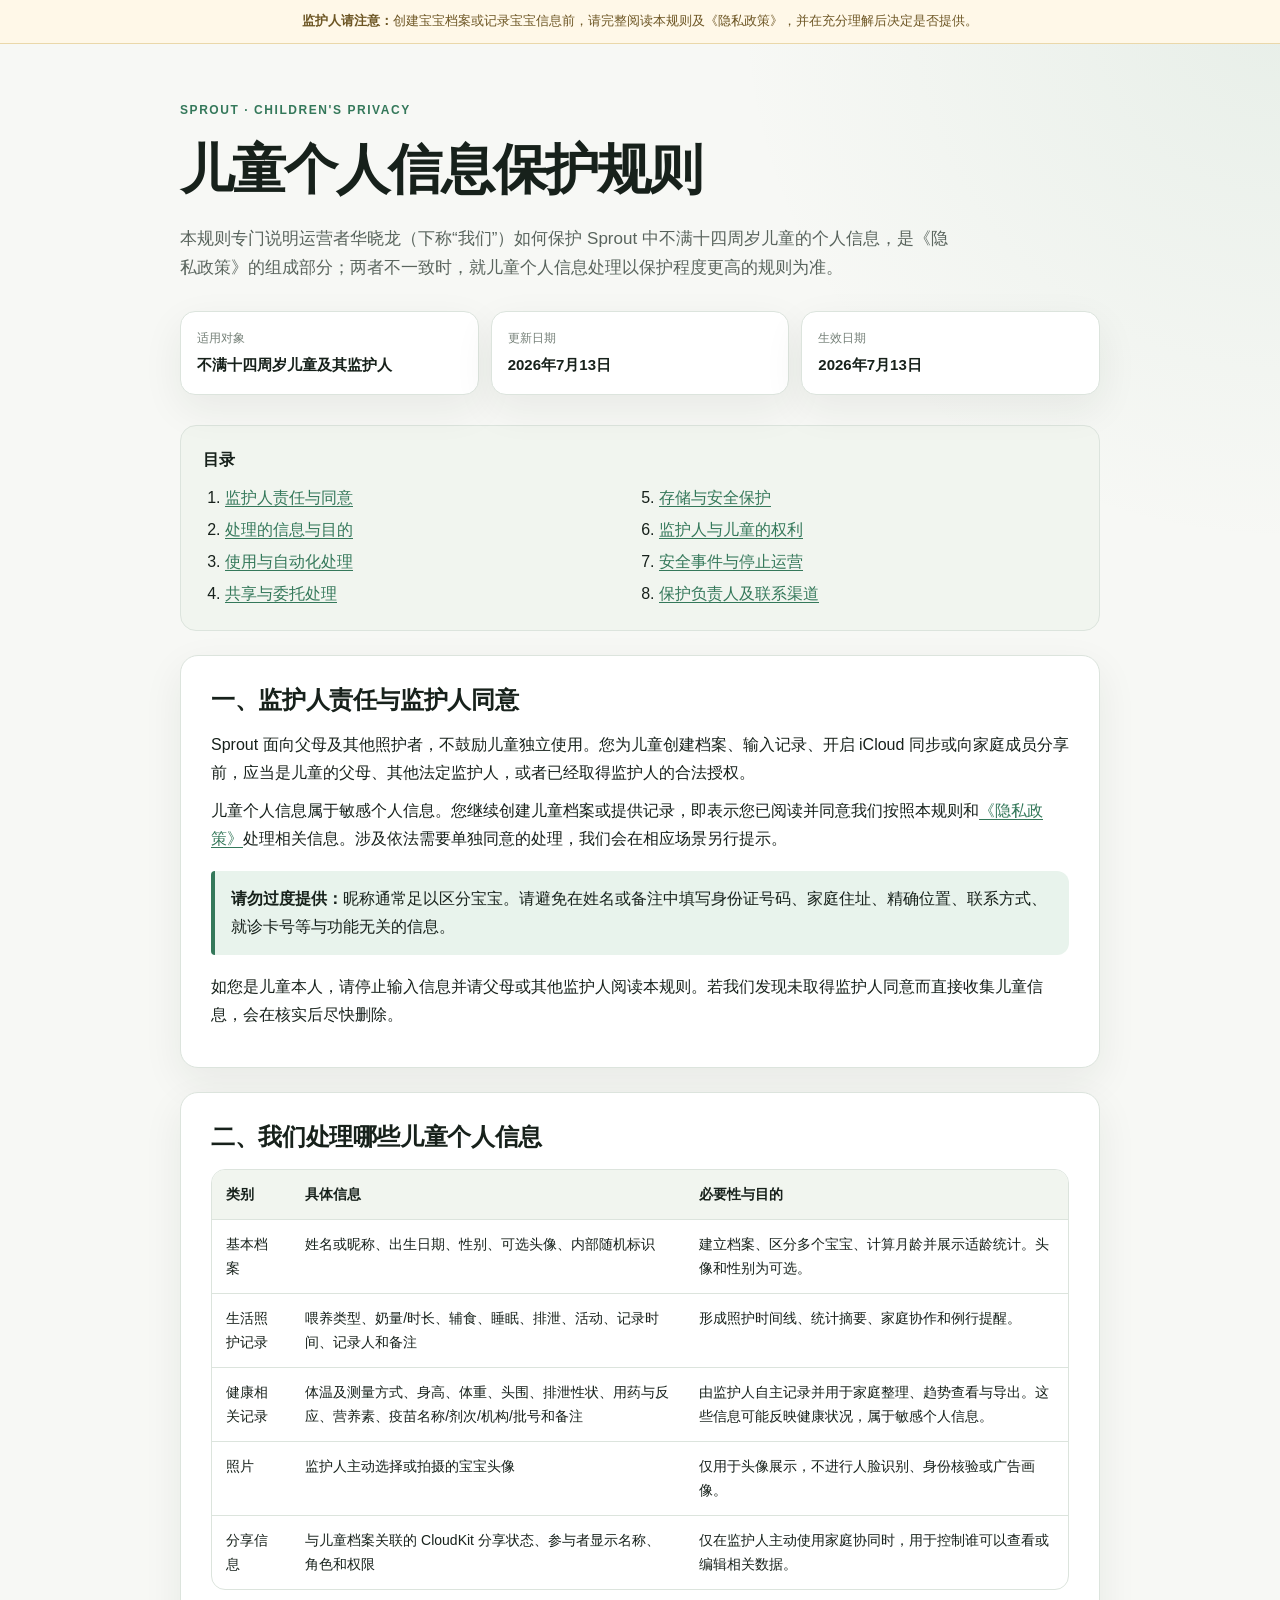
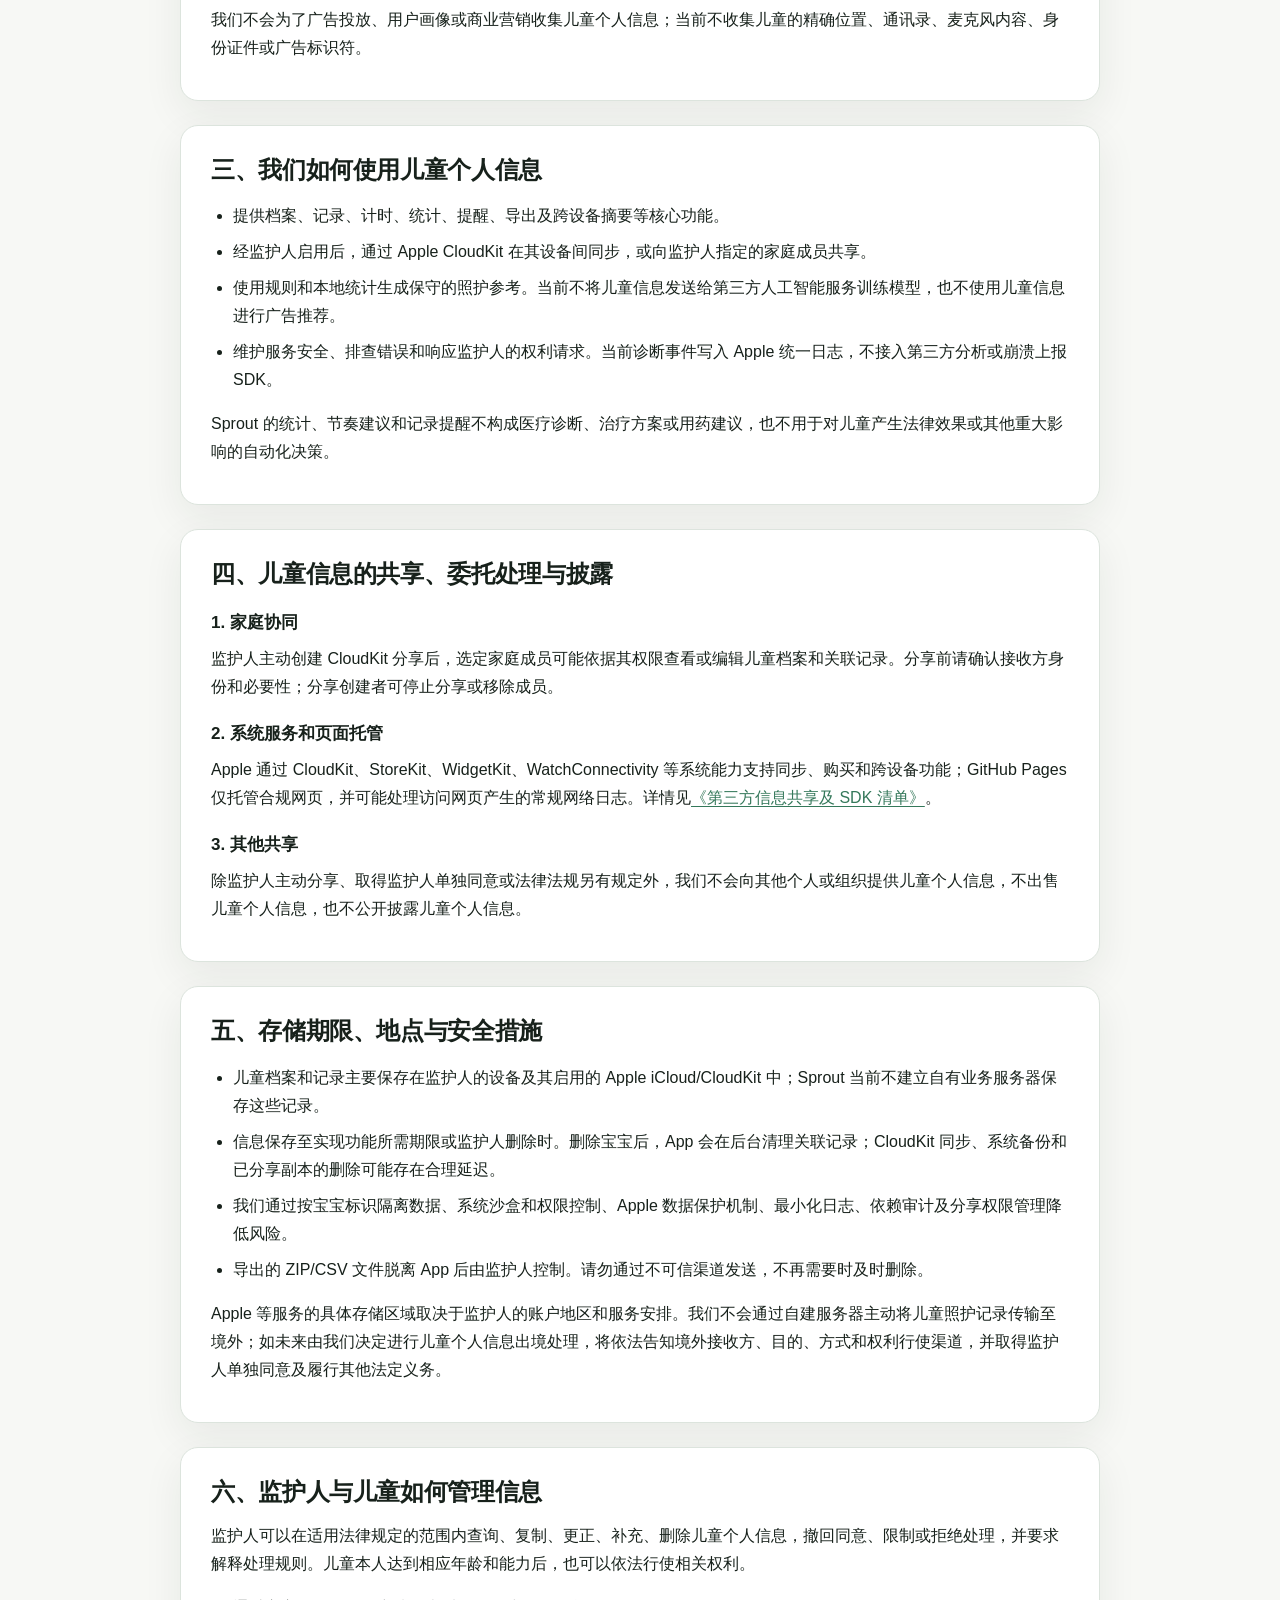
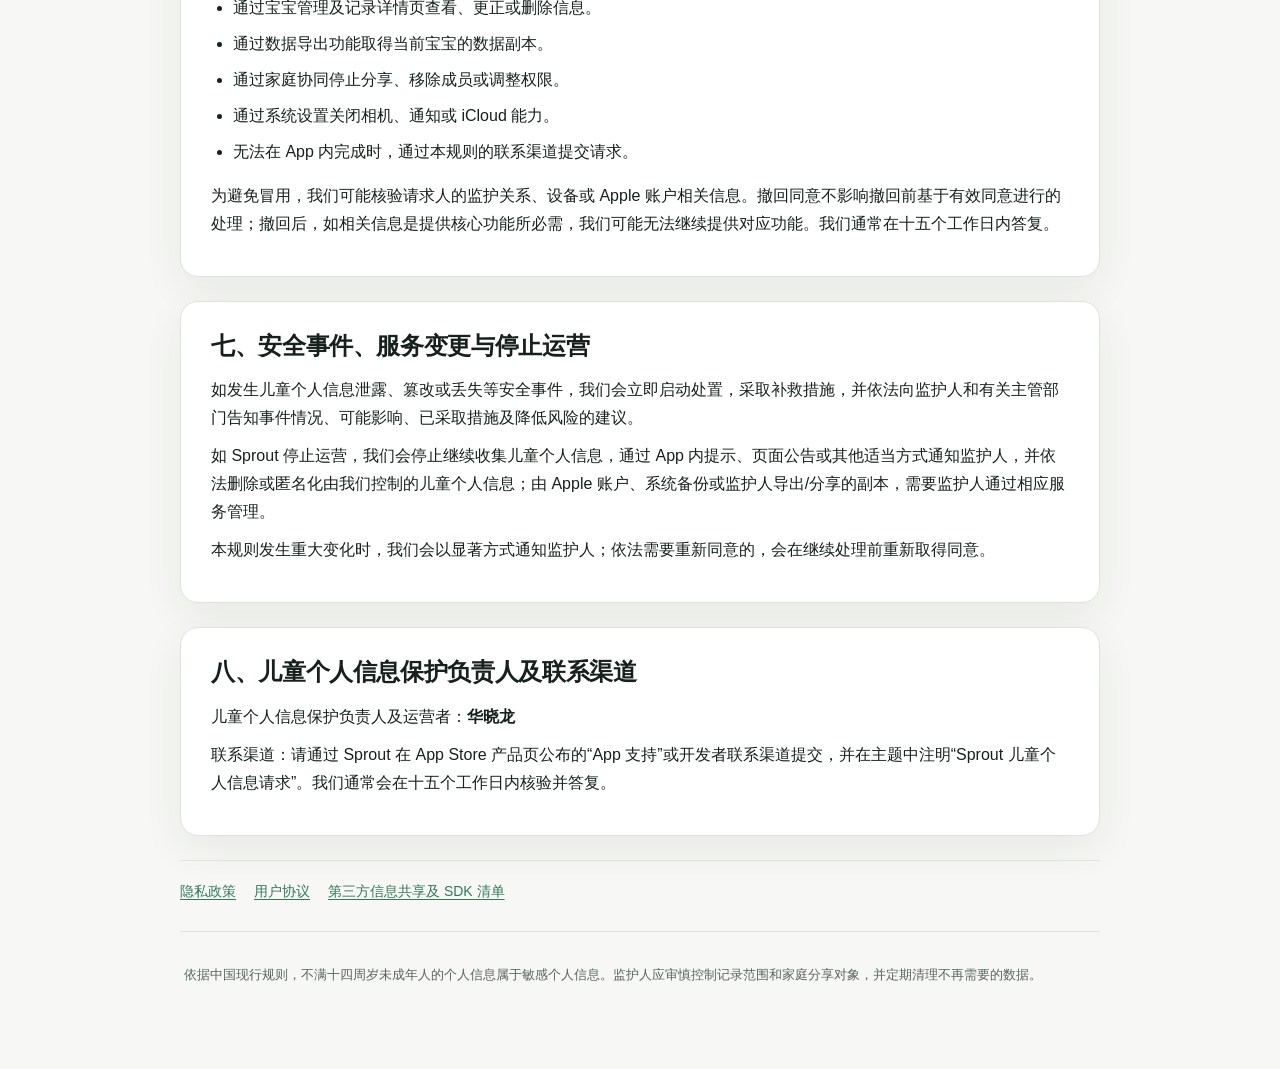
==== children-privacy/index.html @ 53ece032 "Publish from private Sprout repository" ====
<!doctype html>
<html lang="zh-CN">
<head>
  <meta charset="utf-8">
  <meta name="viewport" content="width=device-width, initial-scale=1, viewport-fit=cover">
  <meta name="format-detection" content="telephone=no">
  <meta name="description" content="Sprout 儿童个人信息保护规则，面向不满十四周岁儿童的父母或其他监护人。">
  <title>儿童个人信息保护规则｜Sprout</title>
  <link rel="stylesheet" href="../legal.css">
</head>
<body>
  <div class="notice"><strong>监护人请注意：</strong>创建宝宝档案或记录宝宝信息前，请完整阅读本规则及《隐私政策》，并在充分理解后决定是否提供。</div>

  <main class="page">
    <p class="eyebrow">SPROUT · CHILDREN'S PRIVACY</p>
    <h1>儿童个人信息保护规则</h1>
    <p class="intro">本规则专门说明运营者华晓龙（下称“我们”）如何保护 Sprout 中不满十四周岁儿童的个人信息，是《隐私政策》的组成部分；两者不一致时，就儿童个人信息处理以保护程度更高的规则为准。</p>

    <section class="meta" aria-label="规则信息">
      <div class="meta-card"><span>适用对象</span><strong>不满十四周岁儿童及其监护人</strong></div>
      <div class="meta-card"><span>更新日期</span><strong>2026年7月13日</strong></div>
      <div class="meta-card"><span>生效日期</span><strong>2026年7月13日</strong></div>
    </section>

    <nav class="toc" aria-label="目录">
      <strong>目录</strong>
      <ol>
        <li><a href="#guardian">监护人责任与同意</a></li>
        <li><a href="#information">处理的信息与目的</a></li>
        <li><a href="#use">使用与自动化处理</a></li>
        <li><a href="#sharing">共享与委托处理</a></li>
        <li><a href="#storage">存储与安全保护</a></li>
        <li><a href="#rights">监护人与儿童的权利</a></li>
        <li><a href="#incident">安全事件与停止运营</a></li>
        <li><a href="#contact">保护负责人及联系渠道</a></li>
      </ol>
    </nav>

    <section class="section" id="guardian">
      <h2>一、监护人责任与监护人同意</h2>
      <p>Sprout 面向父母及其他照护者，不鼓励儿童独立使用。您为儿童创建档案、输入记录、开启 iCloud 同步或向家庭成员分享前，应当是儿童的父母、其他法定监护人，或者已经取得监护人的合法授权。</p>
      <p>儿童个人信息属于敏感个人信息。您继续创建儿童档案或提供记录，即表示您已阅读并同意我们按照本规则和<a href="../privacy/index.html">《隐私政策》</a>处理相关信息。涉及依法需要单独同意的处理，我们会在相应场景另行提示。</p>
      <div class="callout"><strong>请勿过度提供：</strong>昵称通常足以区分宝宝。请避免在姓名或备注中填写身份证号码、家庭住址、精确位置、联系方式、就诊卡号等与功能无关的信息。</div>
      <p>如您是儿童本人，请停止输入信息并请父母或其他监护人阅读本规则。若我们发现未取得监护人同意而直接收集儿童信息，会在核实后尽快删除。</p>
    </section>

    <section class="section" id="information">
      <h2>二、我们处理哪些儿童个人信息</h2>
      <div class="table-wrap">
        <table>
          <thead><tr><th>类别</th><th>具体信息</th><th>必要性与目的</th></tr></thead>
          <tbody>
            <tr><td>基本档案</td><td>姓名或昵称、出生日期、性别、可选头像、内部随机标识</td><td>建立档案、区分多个宝宝、计算月龄并展示适龄统计。头像和性别为可选。</td></tr>
            <tr><td>生活照护记录</td><td>喂养类型、奶量/时长、辅食、睡眠、排泄、活动、记录时间、记录人和备注</td><td>形成照护时间线、统计摘要、家庭协作和例行提醒。</td></tr>
            <tr><td>健康相关记录</td><td>体温及测量方式、身高、体重、头围、排泄性状、用药与反应、营养素、疫苗名称/剂次/机构/批号和备注</td><td>由监护人自主记录并用于家庭整理、趋势查看与导出。这些信息可能反映健康状况，属于敏感个人信息。</td></tr>
            <tr><td>照片</td><td>监护人主动选择或拍摄的宝宝头像</td><td>仅用于头像展示，不进行人脸识别、身份核验或广告画像。</td></tr>
            <tr><td>分享信息</td><td>与儿童档案关联的 CloudKit 分享状态、参与者显示名称、角色和权限</td><td>仅在监护人主动使用家庭协同时，用于控制谁可以查看或编辑相关数据。</td></tr>
          </tbody>
        </table>
      </div>
      <p>我们不会为了广告投放、用户画像或商业营销收集儿童个人信息；当前不收集儿童的精确位置、通讯录、麦克风内容、身份证件或广告标识符。</p>
    </section>

    <section class="section" id="use">
      <h2>三、我们如何使用儿童个人信息</h2>
      <ul>
        <li>提供档案、记录、计时、统计、提醒、导出及跨设备摘要等核心功能。</li>
        <li>经监护人启用后，通过 Apple CloudKit 在其设备间同步，或向监护人指定的家庭成员共享。</li>
        <li>使用规则和本地统计生成保守的照护参考。当前不将儿童信息发送给第三方人工智能服务训练模型，也不使用儿童信息进行广告推荐。</li>
        <li>维护服务安全、排查错误和响应监护人的权利请求。当前诊断事件写入 Apple 统一日志，不接入第三方分析或崩溃上报 SDK。</li>
      </ul>
      <p>Sprout 的统计、节奏建议和记录提醒不构成医疗诊断、治疗方案或用药建议，也不用于对儿童产生法律效果或其他重大影响的自动化决策。</p>
    </section>

    <section class="section" id="sharing">
      <h2>四、儿童信息的共享、委托处理与披露</h2>
      <h3>1. 家庭协同</h3>
      <p>监护人主动创建 CloudKit 分享后，选定家庭成员可能依据其权限查看或编辑儿童档案和关联记录。分享前请确认接收方身份和必要性；分享创建者可停止分享或移除成员。</p>
      <h3>2. 系统服务和页面托管</h3>
      <p>Apple 通过 CloudKit、StoreKit、WidgetKit、WatchConnectivity 等系统能力支持同步、购买和跨设备功能；GitHub Pages 仅托管合规网页，并可能处理访问网页产生的常规网络日志。详情见<a href="../sdk/index.html">《第三方信息共享及 SDK 清单》</a>。</p>
      <h3>3. 其他共享</h3>
      <p>除监护人主动分享、取得监护人单独同意或法律法规另有规定外，我们不会向其他个人或组织提供儿童个人信息，不出售儿童个人信息，也不公开披露儿童个人信息。</p>
    </section>

    <section class="section" id="storage">
      <h2>五、存储期限、地点与安全措施</h2>
      <ul>
        <li>儿童档案和记录主要保存在监护人的设备及其启用的 Apple iCloud/CloudKit 中；Sprout 当前不建立自有业务服务器保存这些记录。</li>
        <li>信息保存至实现功能所需期限或监护人删除时。删除宝宝后，App 会在后台清理关联记录；CloudKit 同步、系统备份和已分享副本的删除可能存在合理延迟。</li>
        <li>我们通过按宝宝标识隔离数据、系统沙盒和权限控制、Apple 数据保护机制、最小化日志、依赖审计及分享权限管理降低风险。</li>
        <li>导出的 ZIP/CSV 文件脱离 App 后由监护人控制。请勿通过不可信渠道发送，不再需要时及时删除。</li>
      </ul>
      <p>Apple 等服务的具体存储区域取决于监护人的账户地区和服务安排。我们不会通过自建服务器主动将儿童照护记录传输至境外；如未来由我们决定进行儿童个人信息出境处理，将依法告知境外接收方、目的、方式和权利行使渠道，并取得监护人单独同意及履行其他法定义务。</p>
    </section>

    <section class="section" id="rights">
      <h2>六、监护人与儿童如何管理信息</h2>
      <p>监护人可以在适用法律规定的范围内查询、复制、更正、补充、删除儿童个人信息，撤回同意、限制或拒绝处理，并要求解释处理规则。儿童本人达到相应年龄和能力后，也可以依法行使相关权利。</p>
      <ul>
        <li>通过宝宝管理及记录详情页查看、更正或删除信息。</li>
        <li>通过数据导出功能取得当前宝宝的数据副本。</li>
        <li>通过家庭协同停止分享、移除成员或调整权限。</li>
        <li>通过系统设置关闭相机、通知或 iCloud 能力。</li>
        <li>无法在 App 内完成时，通过本规则的联系渠道提交请求。</li>
      </ul>
      <p>为避免冒用，我们可能核验请求人的监护关系、设备或 Apple 账户相关信息。撤回同意不影响撤回前基于有效同意进行的处理；撤回后，如相关信息是提供核心功能所必需，我们可能无法继续提供对应功能。我们通常在十五个工作日内答复。</p>
    </section>

    <section class="section" id="incident">
      <h2>七、安全事件、服务变更与停止运营</h2>
      <p>如发生儿童个人信息泄露、篡改或丢失等安全事件，我们会立即启动处置，采取补救措施，并依法向监护人和有关主管部门告知事件情况、可能影响、已采取措施及降低风险的建议。</p>
      <p>如 Sprout 停止运营，我们会停止继续收集儿童个人信息，通过 App 内提示、页面公告或其他适当方式通知监护人，并依法删除或匿名化由我们控制的儿童个人信息；由 Apple 账户、系统备份或监护人导出/分享的副本，需要监护人通过相应服务管理。</p>
      <p>本规则发生重大变化时，我们会以显著方式通知监护人；依法需要重新同意的，会在继续处理前重新取得同意。</p>
    </section>

    <section class="section" id="contact">
      <h2>八、儿童个人信息保护负责人及联系渠道</h2>
      <p>儿童个人信息保护负责人及运营者：<strong>华晓龙</strong></p>
      <p>联系渠道：请通过 Sprout 在 App Store 产品页公布的“App 支持”或开发者联系渠道提交，并在主题中注明“Sprout 儿童个人信息请求”。我们通常会在十五个工作日内核验并答复。</p>
    </section>

    <nav class="legal-nav" aria-label="相关规则">
      <a href="../privacy/index.html">隐私政策</a>
      <a href="../terms/index.html">用户协议</a>
      <a href="../sdk/index.html">第三方信息共享及 SDK 清单</a>
    </nav>

    <footer class="footnote">
      <p>依据中国现行规则，不满十四周岁未成年人的个人信息属于敏感个人信息。监护人应审慎控制记录范围和家庭分享对象，并定期清理不再需要的数据。</p>
    </footer>
  </main>
</body>
</html>
---- legal.css ----
:root {
  color-scheme: light dark;
  --bg: #f7f8f5;
  --surface: #ffffff;
  --surface-muted: #f1f5ef;
  --text: #17211b;
  --muted: #59645d;
  --subtle: #758078;
  --border: #dce4dd;
  --accent: #34785a;
  --accent-soft: #e8f3ec;
  --warning-bg: #fff8e8;
  --warning-border: #ead8aa;
  --shadow: 0 14px 40px rgba(24, 47, 35, 0.07);
}

* { box-sizing: border-box; }

html { scroll-behavior: smooth; }

body {
  margin: 0;
  background:
    radial-gradient(circle at top right, rgba(94, 156, 119, 0.10), transparent 34rem),
    var(--bg);
  color: var(--text);
  font-family: -apple-system, BlinkMacSystemFont, "SF Pro Text", "PingFang SC", "Helvetica Neue", Arial, sans-serif;
  font-size: 16px;
  line-height: 1.75;
  -webkit-font-smoothing: antialiased;
}

a { color: var(--accent); text-underline-offset: 3px; }
a:hover { text-decoration-thickness: 2px; }

.notice {
  padding: 10px 20px;
  border-bottom: 1px solid var(--warning-border);
  background: var(--warning-bg);
  color: #6d5624;
  text-align: center;
  font-size: 13px;
}

.page {
  width: min(920px, calc(100% - 40px));
  margin: 0 auto;
  padding: 56px 0 72px;
}

.eyebrow {
  margin: 0 0 12px;
  color: var(--accent);
  font-size: 12px;
  font-weight: 750;
  letter-spacing: 0.13em;
}

h1, h2, h3 { line-height: 1.35; }
h1 { margin: 0; font-size: clamp(34px, 6vw, 54px); letter-spacing: -0.035em; }
h2 { margin: 0 0 14px; font-size: 24px; letter-spacing: -0.015em; }
h3 { margin: 22px 0 8px; font-size: 17px; }
p { margin: 10px 0; }

.intro {
  max-width: 780px;
  margin: 18px 0 0;
  color: var(--muted);
  font-size: 17px;
}

.meta {
  display: grid;
  grid-template-columns: repeat(3, 1fr);
  gap: 12px;
  margin: 28px 0 0;
}

.meta-card {
  padding: 16px;
  border: 1px solid var(--border);
  border-radius: 15px;
  background: var(--surface);
  box-shadow: var(--shadow);
}

.meta-card span { display: block; color: var(--subtle); font-size: 12px; }
.meta-card strong { display: block; margin-top: 3px; font-size: 15px; }

.toc {
  margin: 30px 0 0;
  padding: 20px 22px;
  border: 1px solid var(--border);
  border-radius: 16px;
  background: var(--surface-muted);
}

.toc strong { display: block; margin-bottom: 8px; }
.toc ol { columns: 2; margin: 0; padding-left: 22px; }
.toc li { break-inside: avoid; padding: 2px 8px 2px 0; }

.section {
  margin-top: 24px;
  padding: 28px 30px;
  border: 1px solid var(--border);
  border-radius: 18px;
  background: var(--surface);
  box-shadow: var(--shadow);
}

.section ul, .section ol { padding-left: 22px; }
.section li + li { margin-top: 8px; }

.callout {
  margin: 18px 0;
  padding: 14px 16px;
  border-left: 4px solid var(--accent);
  border-radius: 4px 12px 12px 4px;
  background: var(--accent-soft);
}

.table-wrap { overflow-x: auto; margin: 16px 0; border: 1px solid var(--border); border-radius: 14px; }
table { width: 100%; min-width: 720px; border-collapse: collapse; font-size: 14px; }
th, td { padding: 12px 14px; border-bottom: 1px solid var(--border); text-align: left; vertical-align: top; }
th { background: var(--surface-muted); font-weight: 700; }
tr:last-child td { border-bottom: 0; }

.legal-nav {
  display: flex;
  flex-wrap: wrap;
  gap: 8px 18px;
  margin-top: 24px;
  padding-top: 18px;
  border-top: 1px solid var(--border);
  font-size: 14px;
}

.footnote {
  margin-top: 28px;
  padding: 22px 4px 0;
  border-top: 1px solid var(--border);
  color: var(--muted);
  font-size: 13px;
}

@media (prefers-color-scheme: dark) {
  :root {
    --bg: #111713;
    --surface: #18201b;
    --surface-muted: #202a23;
    --text: #edf3ee;
    --muted: #bac5bd;
    --subtle: #98a49c;
    --border: #344139;
    --accent: #8ed0ad;
    --accent-soft: #213b2d;
    --warning-bg: #302817;
    --warning-border: #5e4b25;
    --shadow: none;
  }

  .notice { color: #ead399; }
}

@media (max-width: 680px) {
  .notice { padding: 9px 14px; text-align: left; }
  .page { width: min(100% - 28px, 920px); padding: 38px 0 52px; }
  .meta { grid-template-columns: 1fr; }
  .toc ol { columns: 1; }
  .section { padding: 22px 18px; border-radius: 15px; }
  h2 { font-size: 21px; }
}

@media print {
  body { background: #fff; color: #000; }
  .notice { display: none; }
  .page { width: 100%; padding: 0; }
  .section, .meta-card { break-inside: avoid; box-shadow: none; }
}
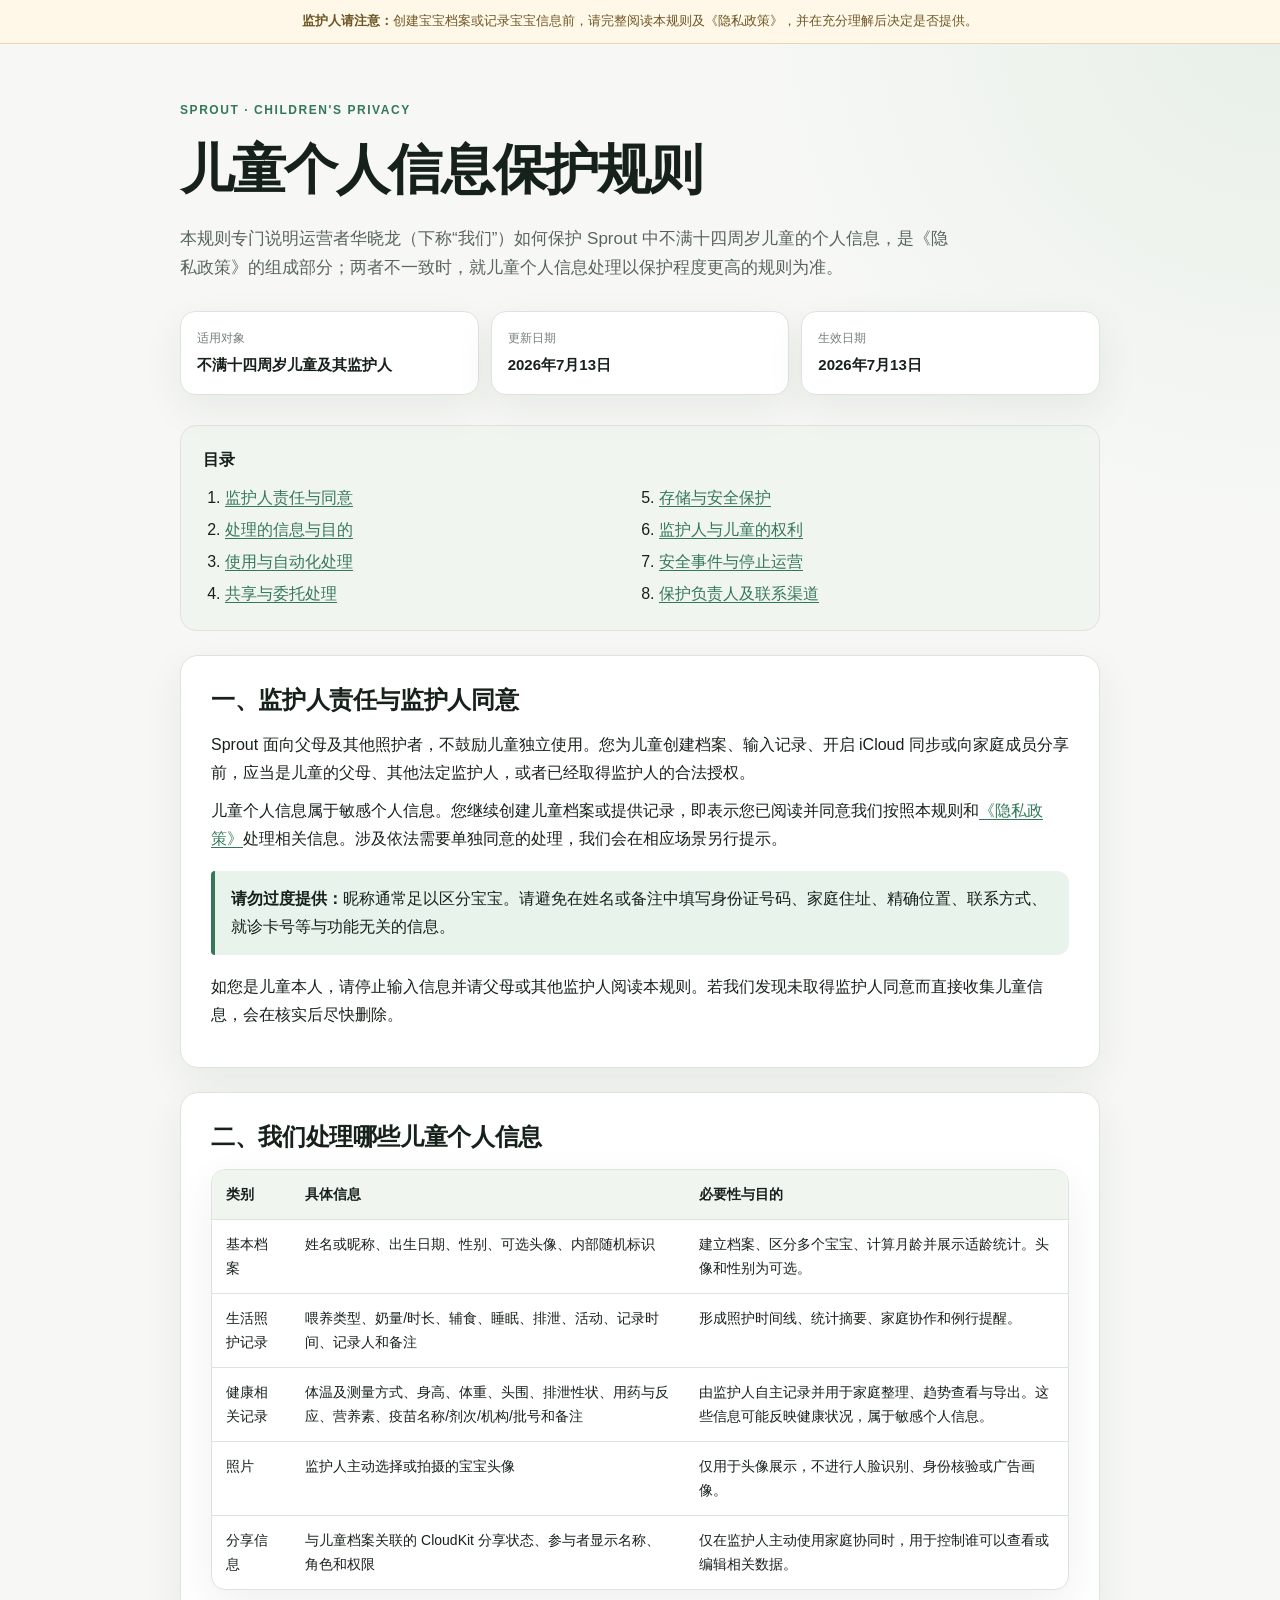
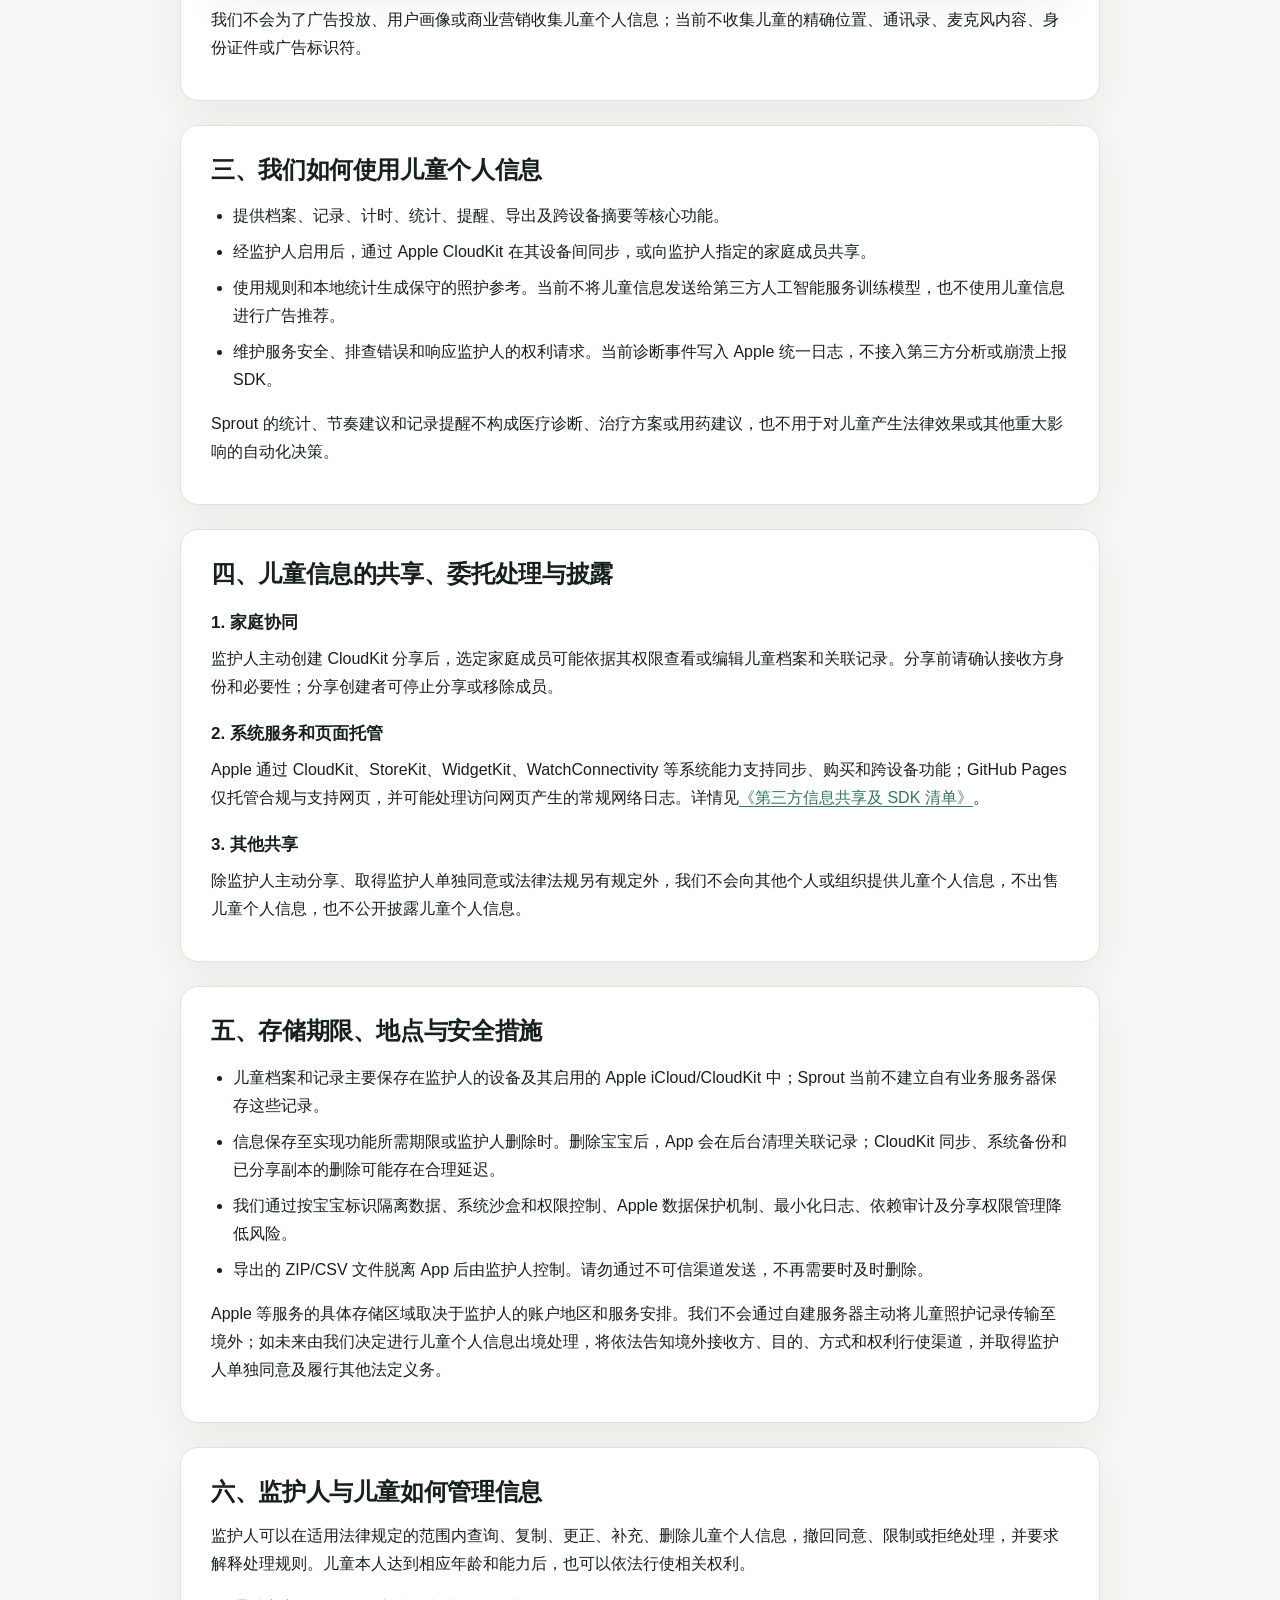
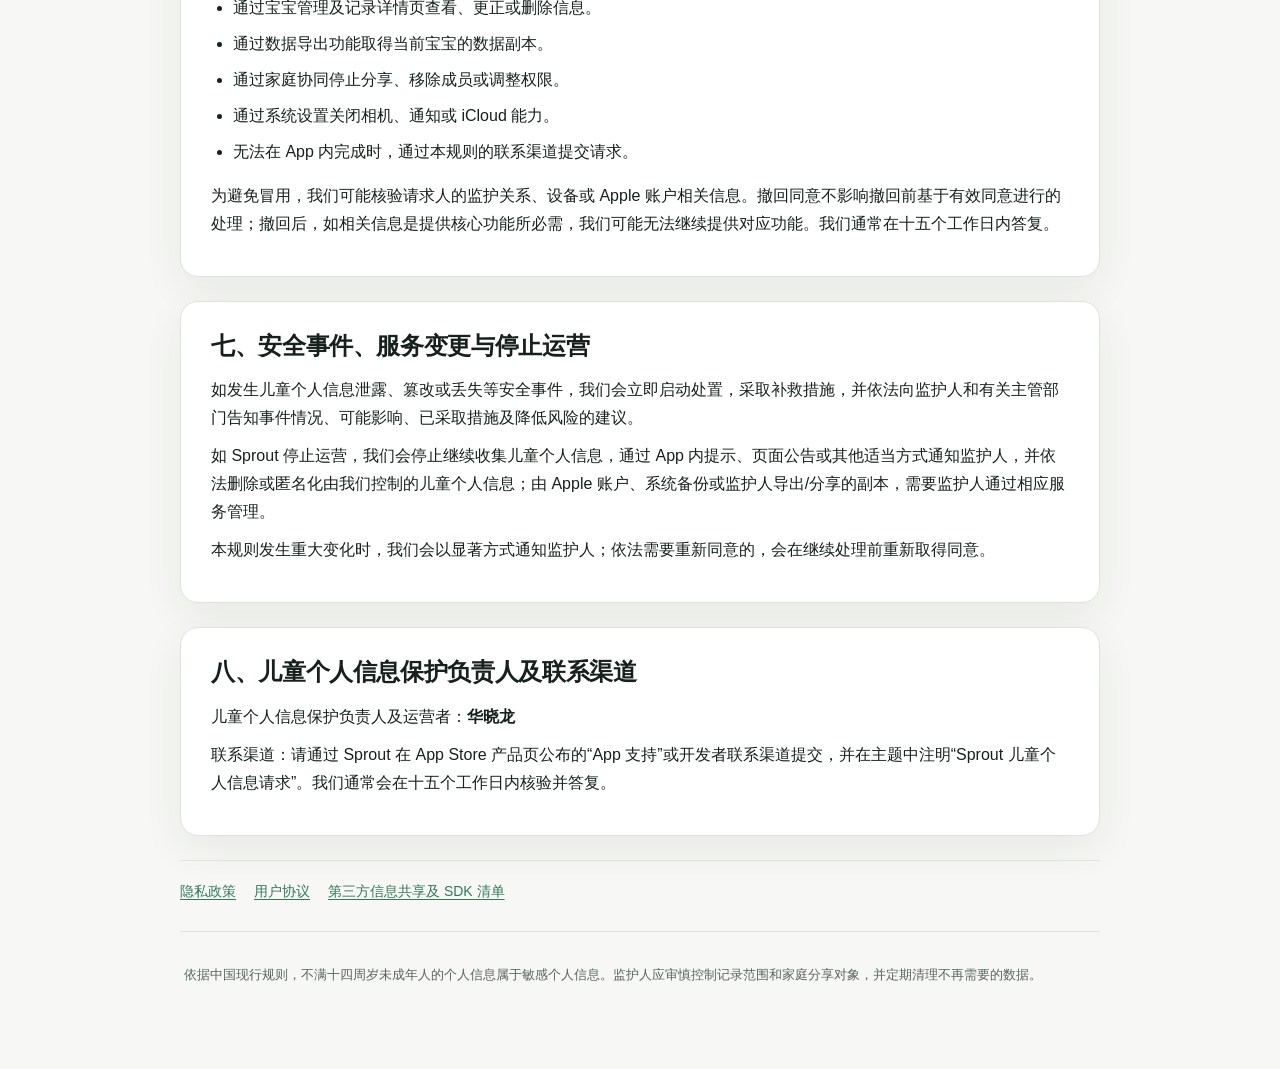
==== commit 81d60115: "Publish from private Sprout repository" ====
--- a/children-privacy/index.html
+++ b/children-privacy/index.html
@@ -77,7 +77,7 @@
       <h3>1. 家庭协同</h3>
       <p>监护人主动创建 CloudKit 分享后，选定家庭成员可能依据其权限查看或编辑儿童档案和关联记录。分享前请确认接收方身份和必要性；分享创建者可停止分享或移除成员。</p>
       <h3>2. 系统服务和页面托管</h3>
-      <p>Apple 通过 CloudKit、StoreKit、WidgetKit、WatchConnectivity 等系统能力支持同步、购买和跨设备功能；GitHub Pages 仅托管合规网页，并可能处理访问网页产生的常规网络日志。详情见<a href="../sdk/index.html">《第三方信息共享及 SDK 清单》</a>。</p>
+      <p>Apple 通过 CloudKit、StoreKit、WidgetKit、WatchConnectivity 等系统能力支持同步、购买和跨设备功能；GitHub Pages 仅托管合规与支持网页，并可能处理访问网页产生的常规网络日志。详情见<a href="../sdk/index.html">《第三方信息共享及 SDK 清单》</a>。</p>
       <h3>3. 其他共享</h3>
       <p>除监护人主动分享、取得监护人单独同意或法律法规另有规定外，我们不会向其他个人或组织提供儿童个人信息，不出售儿童个人信息，也不公开披露儿童个人信息。</p>
     </section>
--- a/legal.css
+++ b/legal.css
@@ -76,6 +76,8 @@
   margin: 28px 0 0;
 }
 
+.meta.meta-four { grid-template-columns: repeat(4, 1fr); }
+
 .meta-card {
   padding: 16px;
   border: 1px solid var(--border);
@@ -86,6 +88,8 @@
 
 .meta-card span { display: block; color: var(--subtle); font-size: 12px; }
 .meta-card strong { display: block; margin-top: 3px; font-size: 15px; }
+.meta-card .value { font-size: 24px; }
+.meta-card .detail { margin-top: 3px; color: var(--muted); font-size: 12px; }
 
 .toc {
   margin: 30px 0 0;
@@ -110,6 +114,17 @@
 
 .section ul, .section ol { padding-left: 22px; }
 .section li + li { margin-top: 8px; }
+
+.section-heading {
+  display: flex;
+  align-items: end;
+  justify-content: space-between;
+  gap: 16px;
+  margin-bottom: 14px;
+}
+
+.section-heading h2 { margin-bottom: 0; }
+.section-heading p { margin: 0; color: var(--subtle); font-size: 13px; }
 
 .callout {
   margin: 18px 0;
@@ -119,11 +134,61 @@
   background: var(--accent-soft);
 }
 
-.table-wrap { overflow-x: auto; margin: 16px 0; border: 1px solid var(--border); border-radius: 14px; }
+.table-wrap {
+  overflow-x: auto;
+  margin: 16px 0;
+  border: 1px solid var(--border);
+  border-radius: 14px;
+  background: var(--surface);
+  box-shadow: var(--shadow);
+}
 table { width: 100%; min-width: 720px; border-collapse: collapse; font-size: 14px; }
 th, td { padding: 12px 14px; border-bottom: 1px solid var(--border); text-align: left; vertical-align: top; }
 th { background: var(--surface-muted); font-weight: 700; }
 tr:last-child td { border-bottom: 0; }
+
+.sdk-table table { min-width: 980px; table-layout: fixed; }
+.sdk-table th, .sdk-table td { border-right: 1px solid var(--border); overflow-wrap: anywhere; }
+.sdk-table th:last-child, .sdk-table td:last-child { border-right: 0; }
+.sdk-table td { color: var(--muted); font-size: 13px; }
+.sdk-table td:first-child { color: var(--text); font-weight: 700; }
+.sdk-table th:nth-child(1) { width: 12%; }
+.sdk-table th:nth-child(2) { width: 12%; }
+.sdk-table th:nth-child(3) { width: 12%; }
+.sdk-table th:nth-child(4) { width: 13%; }
+.sdk-table th:nth-child(5) { width: 15%; }
+.sdk-table th:nth-child(6) { width: 12%; }
+.sdk-table th:nth-child(7) { width: 8%; }
+.sdk-table th:nth-child(8) { width: 6%; }
+.sdk-table th:nth-child(9) { width: 10%; }
+
+.system-list {
+  display: grid;
+  grid-template-columns: repeat(2, 1fr);
+  gap: 12px;
+}
+
+.system-item {
+  padding: 17px 18px;
+  border: 1px solid var(--border);
+  border-radius: 14px;
+  background: var(--surface-muted);
+}
+
+.system-item h3 { margin: 0 0 4px; font-size: 15px; }
+.system-item p { margin: 0; color: var(--muted); font-size: 13px; }
+
+.badge {
+  display: inline-block;
+  margin-left: 6px;
+  padding: 1px 7px;
+  border-radius: 99px;
+  background: var(--accent-soft);
+  color: var(--accent);
+  font-size: 11px;
+  font-weight: 700;
+  vertical-align: 2px;
+}
 
 .legal-nav {
   display: flex;
@@ -165,9 +230,37 @@
 @media (max-width: 680px) {
   .notice { padding: 9px 14px; text-align: left; }
   .page { width: min(100% - 28px, 920px); padding: 38px 0 52px; }
-  .meta { grid-template-columns: 1fr; }
+  .meta, .meta.meta-four, .system-list { grid-template-columns: 1fr; }
   .toc ol { columns: 1; }
   .section { padding: 22px 18px; border-radius: 15px; }
+  .section-heading { display: block; }
+  .section-heading p { margin-top: 5px; }
+  .sdk-table { overflow: visible; border: 0; background: transparent; box-shadow: none; }
+  .sdk-table table,
+  .sdk-table thead,
+  .sdk-table tbody,
+  .sdk-table tr,
+  .sdk-table th,
+  .sdk-table td { display: block; min-width: 0; }
+  .sdk-table table { width: 100%; }
+  .sdk-table thead { display: none; }
+  .sdk-table tr {
+    margin-bottom: 12px;
+    overflow: hidden;
+    border: 1px solid var(--border);
+    border-radius: 14px;
+    background: var(--surface);
+  }
+  .sdk-table td {
+    display: grid;
+    grid-template-columns: 92px minmax(0, 1fr);
+    gap: 12px;
+    padding: 11px 14px;
+    border-right: 0;
+  }
+  .sdk-table td::before { content: attr(data-label); color: var(--subtle); font-size: 12px; }
+  .sdk-table td:first-child { display: block; padding: 15px 14px 10px; background: var(--surface-muted); font-size: 15px; }
+  .sdk-table td:first-child::before { display: none; }
   h2 { font-size: 21px; }
 }
 
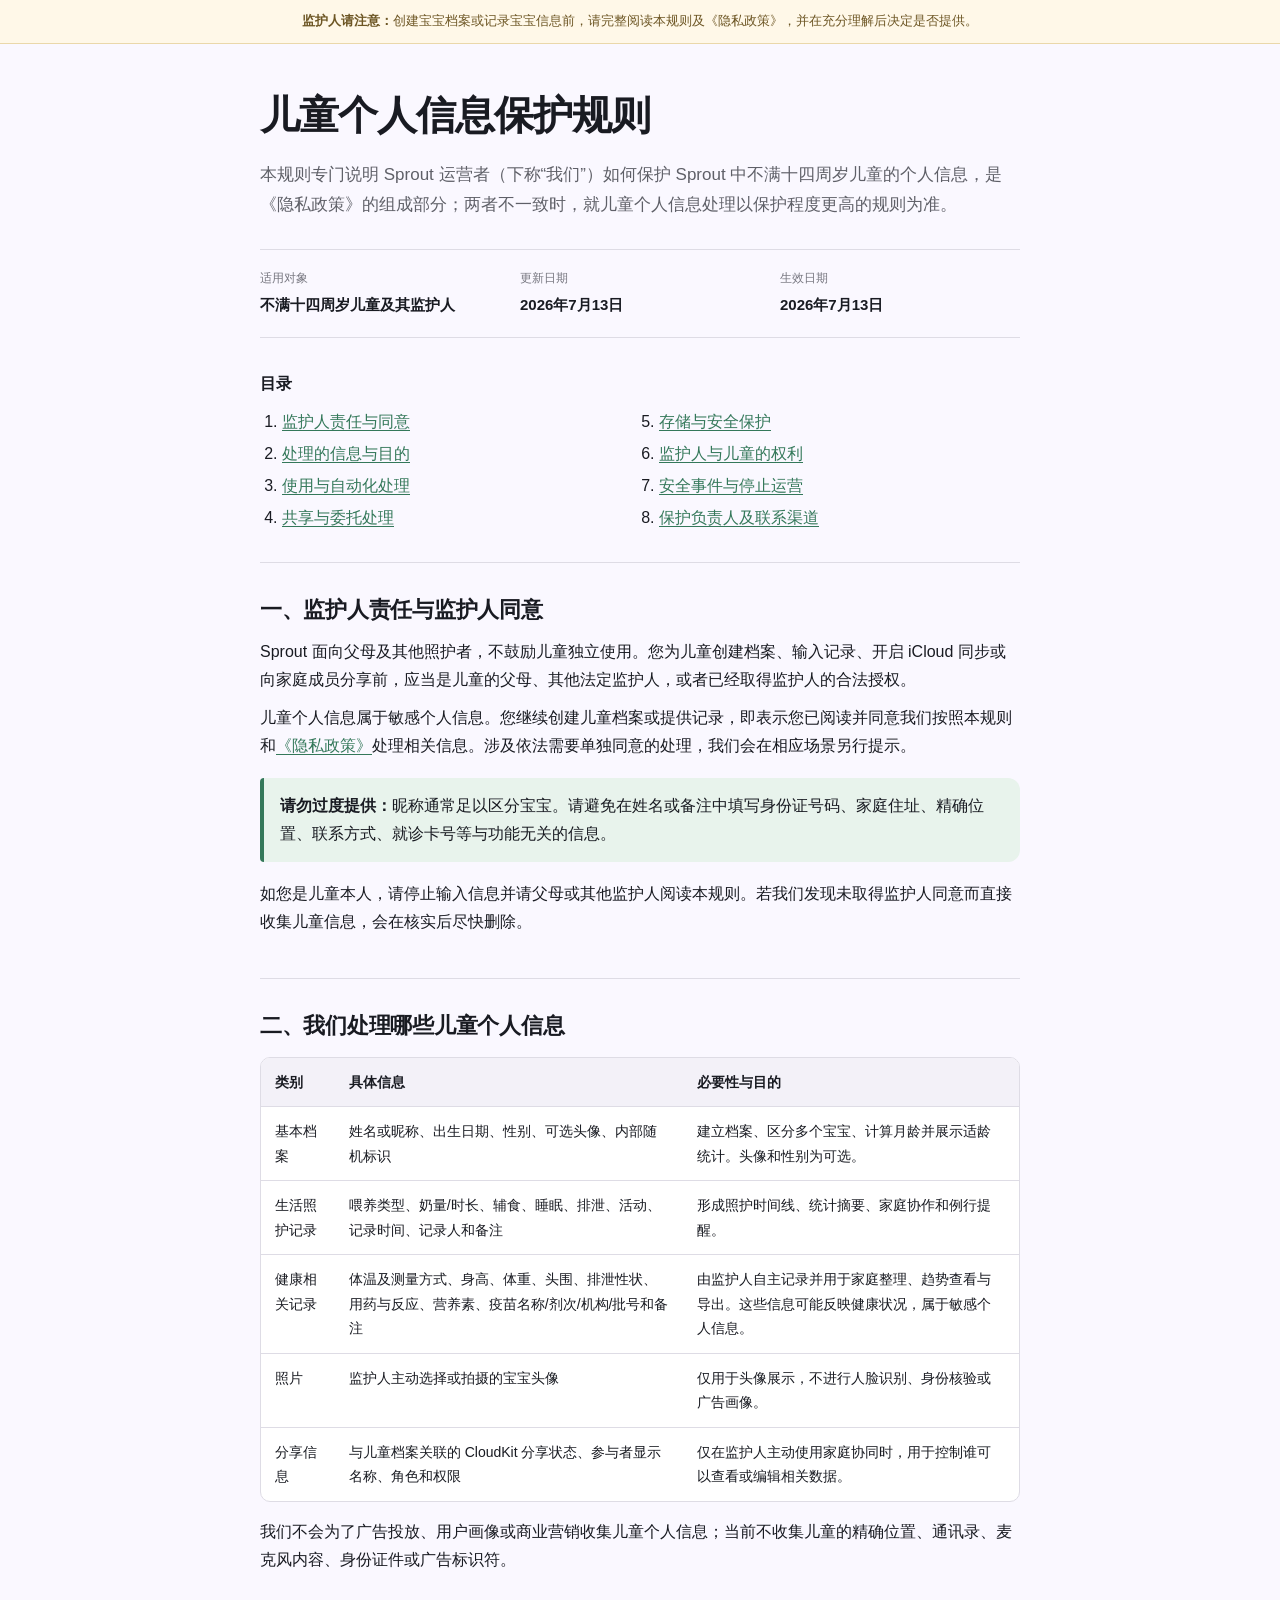
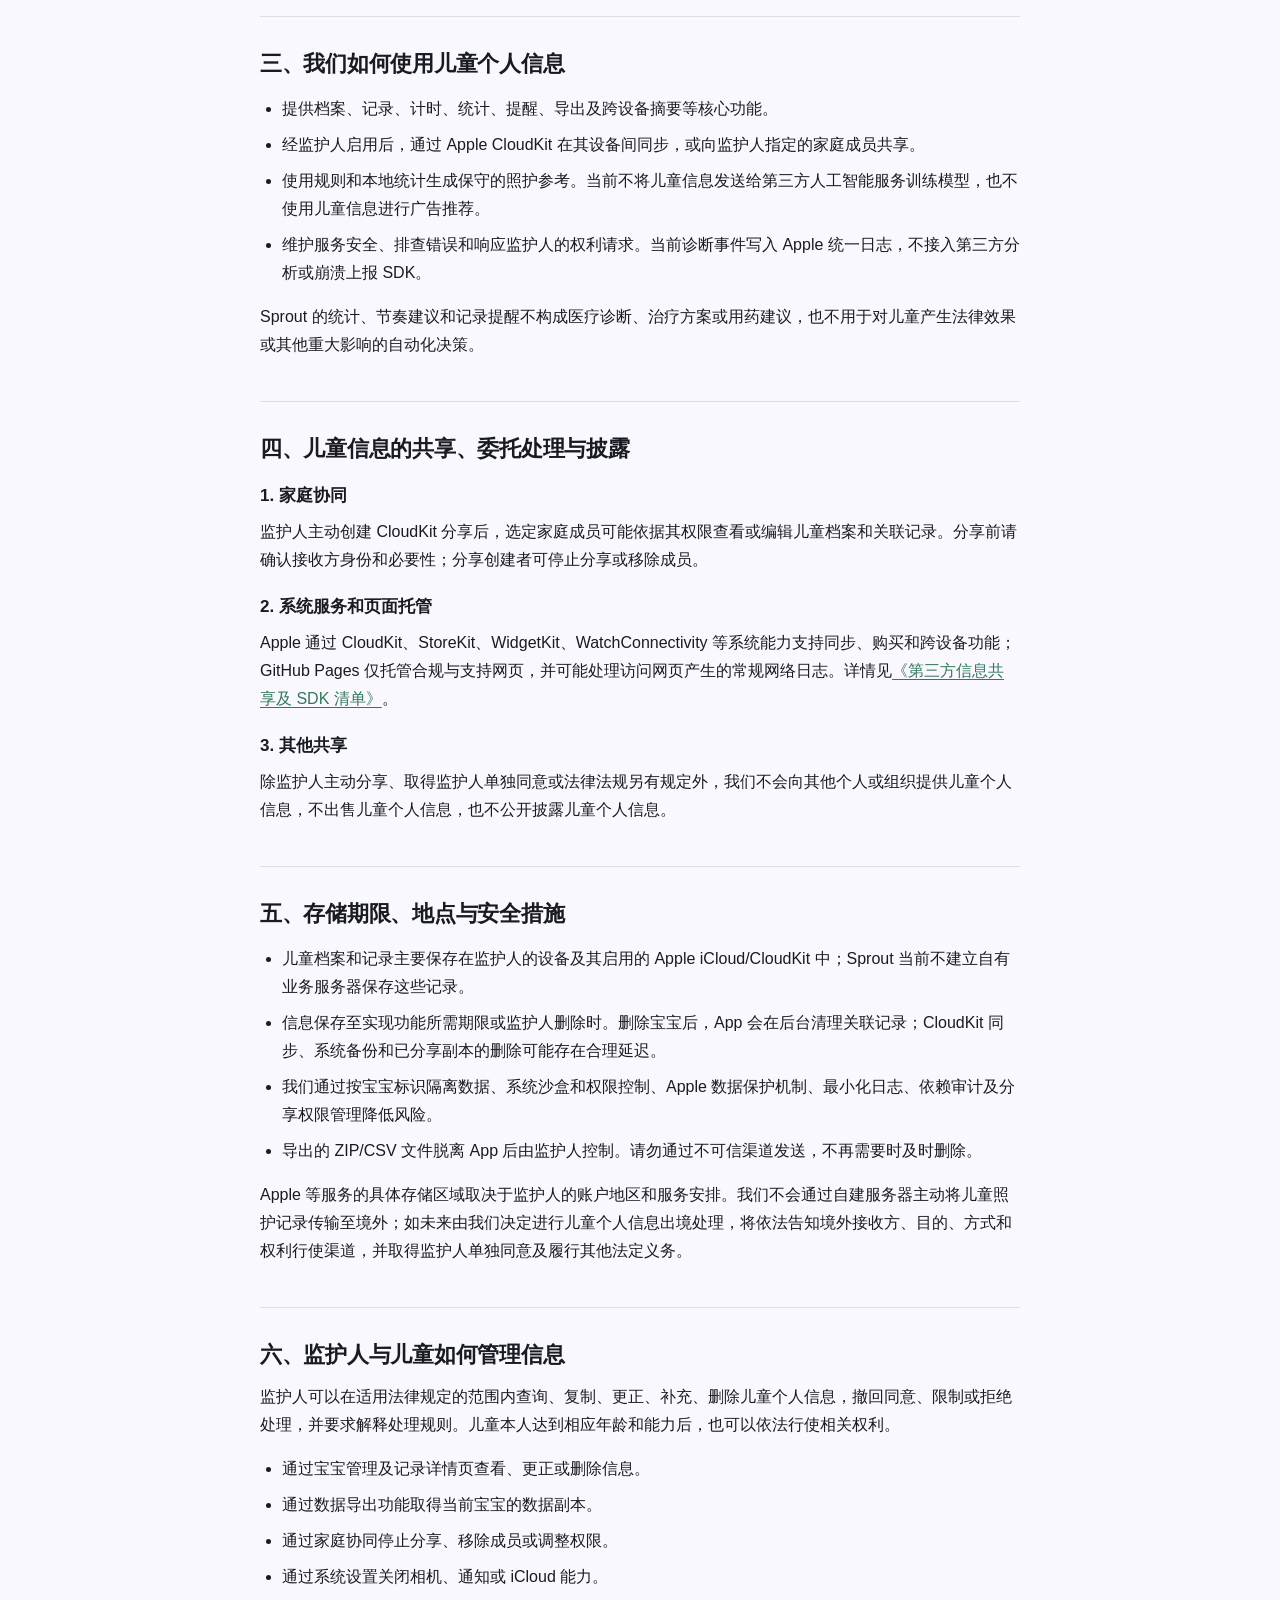
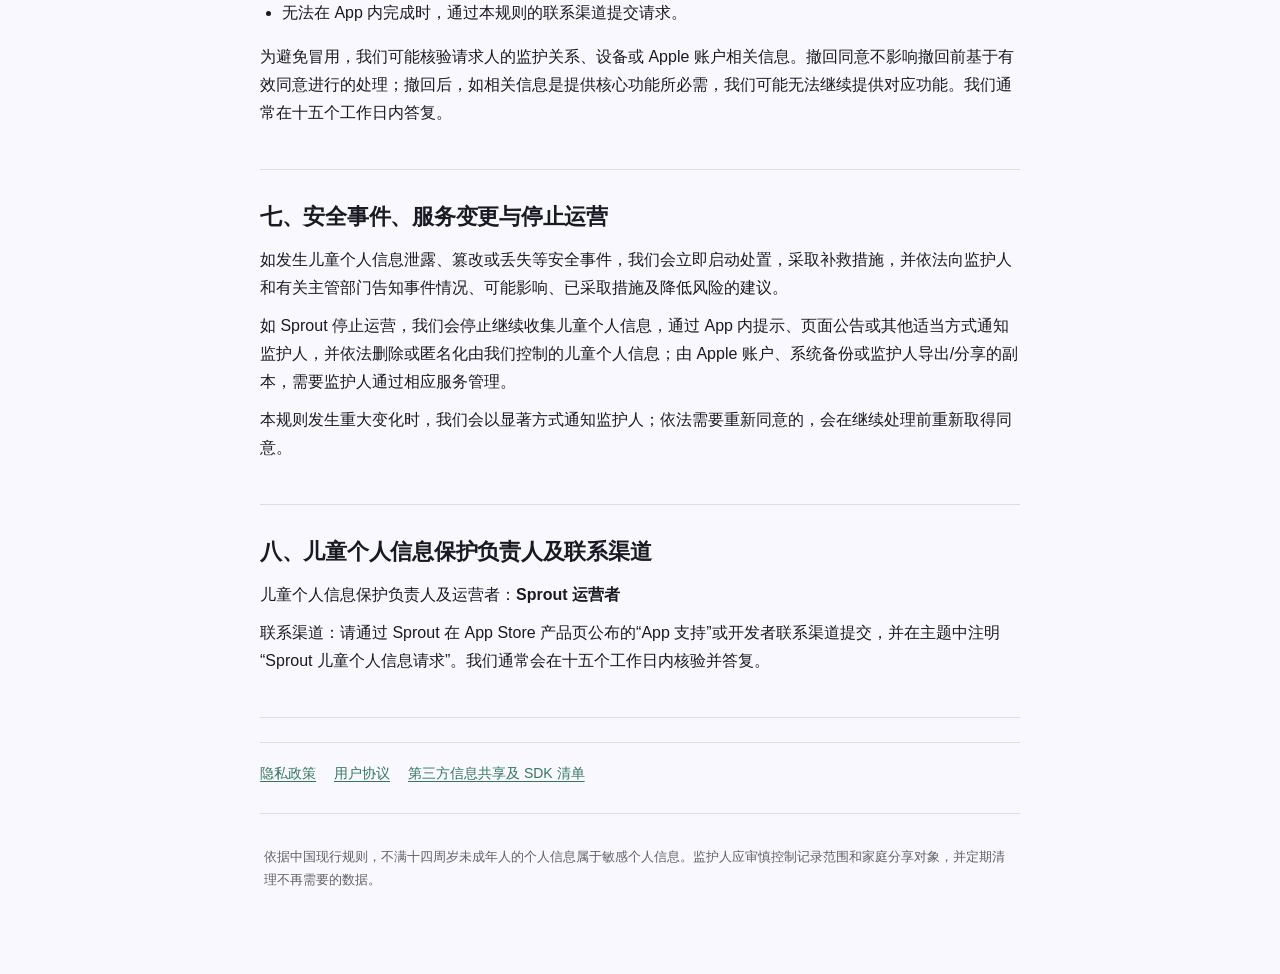
==== commit 392d7892: "Publish from private Sprout repository" ====
--- a/children-privacy/index.html
+++ b/children-privacy/index.html
@@ -14,7 +14,7 @@
   <main class="page">
     <p class="eyebrow">SPROUT · CHILDREN'S PRIVACY</p>
     <h1>儿童个人信息保护规则</h1>
-    <p class="intro">本规则专门说明运营者华晓龙（下称“我们”）如何保护 Sprout 中不满十四周岁儿童的个人信息，是《隐私政策》的组成部分；两者不一致时，就儿童个人信息处理以保护程度更高的规则为准。</p>
+    <p class="intro">本规则专门说明 Sprout 运营者（下称“我们”）如何保护 Sprout 中不满十四周岁儿童的个人信息，是《隐私政策》的组成部分；两者不一致时，就儿童个人信息处理以保护程度更高的规则为准。</p>
 
     <section class="meta" aria-label="规则信息">
       <div class="meta-card"><span>适用对象</span><strong>不满十四周岁儿童及其监护人</strong></div>
@@ -115,7 +115,7 @@
 
     <section class="section" id="contact">
       <h2>八、儿童个人信息保护负责人及联系渠道</h2>
-      <p>儿童个人信息保护负责人及运营者：<strong>华晓龙</strong></p>
+      <p>儿童个人信息保护负责人及运营者：<strong>Sprout 运营者</strong></p>
       <p>联系渠道：请通过 Sprout 在 App Store 产品页公布的“App 支持”或开发者联系渠道提交，并在主题中注明“Sprout 儿童个人信息请求”。我们通常会在十五个工作日内核验并答复。</p>
     </section>
 
--- a/legal.css
+++ b/legal.css
@@ -1,28 +1,30 @@
 :root {
   color-scheme: light dark;
-  --bg: #f7f8f5;
+  --bg: #faf8ff;
   --surface: #ffffff;
-  --surface-muted: #f1f5ef;
-  --text: #17211b;
-  --muted: #59645d;
-  --subtle: #758078;
-  --border: #dce4dd;
+  --surface-muted: #f3f1f8;
+  --text: #191b22;
+  --muted: #5f6068;
+  --subtle: #777780;
+  --border: #dedce5;
   --accent: #34785a;
   --accent-soft: #e8f3ec;
   --warning-bg: #fff8e8;
   --warning-border: #ead8aa;
-  --shadow: 0 14px 40px rgba(24, 47, 35, 0.07);
 }
 
 * { box-sizing: border-box; }
 
-html { scroll-behavior: smooth; }
+html {
+  min-height: 100%;
+  background: var(--bg);
+  scroll-behavior: smooth;
+}
 
 body {
+  min-height: 100vh;
   margin: 0;
-  background:
-    radial-gradient(circle at top right, rgba(94, 156, 119, 0.10), transparent 34rem),
-    var(--bg);
+  background: var(--bg);
   color: var(--text);
   font-family: -apple-system, BlinkMacSystemFont, "SF Pro Text", "PingFang SC", "Helvetica Neue", Arial, sans-serif;
   font-size: 16px;
@@ -43,22 +45,18 @@
 }
 
 .page {
-  width: min(920px, calc(100% - 40px));
+  width: min(760px, calc(100% - 40px));
   margin: 0 auto;
-  padding: 56px 0 72px;
+  padding: 44px 0 72px;
 }
 
 .eyebrow {
-  margin: 0 0 12px;
-  color: var(--accent);
-  font-size: 12px;
-  font-weight: 750;
-  letter-spacing: 0.13em;
+  display: none;
 }
 
 h1, h2, h3 { line-height: 1.35; }
-h1 { margin: 0; font-size: clamp(34px, 6vw, 54px); letter-spacing: -0.035em; }
-h2 { margin: 0 0 14px; font-size: 24px; letter-spacing: -0.015em; }
+h1 { margin: 0; font-size: clamp(30px, 5vw, 40px); letter-spacing: -0.025em; }
+h2 { margin: 0 0 14px; font-size: 22px; letter-spacing: -0.012em; }
 h3 { margin: 22px 0 8px; font-size: 17px; }
 p { margin: 10px 0; }
 
@@ -72,18 +70,17 @@
 .meta {
   display: grid;
   grid-template-columns: repeat(3, 1fr);
-  gap: 12px;
-  margin: 28px 0 0;
+  gap: 20px;
+  margin: 30px 0 0;
+  padding: 18px 0;
+  border-top: 1px solid var(--border);
+  border-bottom: 1px solid var(--border);
 }
 
 .meta.meta-four { grid-template-columns: repeat(4, 1fr); }
 
 .meta-card {
-  padding: 16px;
-  border: 1px solid var(--border);
-  border-radius: 15px;
-  background: var(--surface);
-  box-shadow: var(--shadow);
+  padding: 0;
 }
 
 .meta-card span { display: block; color: var(--subtle); font-size: 12px; }
@@ -92,11 +89,9 @@
 .meta-card .detail { margin-top: 3px; color: var(--muted); font-size: 12px; }
 
 .toc {
-  margin: 30px 0 0;
-  padding: 20px 22px;
-  border: 1px solid var(--border);
-  border-radius: 16px;
-  background: var(--surface-muted);
+  margin: 32px 0 0;
+  padding: 0 0 28px;
+  border-bottom: 1px solid var(--border);
 }
 
 .toc strong { display: block; margin-bottom: 8px; }
@@ -104,12 +99,9 @@
 .toc li { break-inside: avoid; padding: 2px 8px 2px 0; }
 
 .section {
-  margin-top: 24px;
-  padding: 28px 30px;
-  border: 1px solid var(--border);
-  border-radius: 18px;
-  background: var(--surface);
-  box-shadow: var(--shadow);
+  margin-top: 32px;
+  padding: 0 0 32px;
+  border-bottom: 1px solid var(--border);
 }
 
 .section ul, .section ol { padding-left: 22px; }
@@ -138,9 +130,8 @@
   overflow-x: auto;
   margin: 16px 0;
   border: 1px solid var(--border);
-  border-radius: 14px;
+  border-radius: 10px;
   background: var(--surface);
-  box-shadow: var(--shadow);
 }
 table { width: 100%; min-width: 720px; border-collapse: collapse; font-size: 14px; }
 th, td { padding: 12px 14px; border-bottom: 1px solid var(--border); text-align: left; vertical-align: top; }
@@ -210,18 +201,17 @@
 
 @media (prefers-color-scheme: dark) {
   :root {
-    --bg: #111713;
-    --surface: #18201b;
-    --surface-muted: #202a23;
-    --text: #edf3ee;
-    --muted: #bac5bd;
-    --subtle: #98a49c;
-    --border: #344139;
+    --bg: #121318;
+    --surface: #181a20;
+    --surface-muted: #202229;
+    --text: #ece2ec;
+    --muted: #c3bbc4;
+    --subtle: #a49ca6;
+    --border: #393740;
     --accent: #8ed0ad;
     --accent-soft: #213b2d;
     --warning-bg: #302817;
     --warning-border: #5e4b25;
-    --shadow: none;
   }
 
   .notice { color: #ead399; }
@@ -229,10 +219,12 @@
 
 @media (max-width: 680px) {
   .notice { padding: 9px 14px; text-align: left; }
-  .page { width: min(100% - 28px, 920px); padding: 38px 0 52px; }
+  .page { width: min(100% - 36px, 760px); padding: 30px 0 52px; }
   .meta, .meta.meta-four, .system-list { grid-template-columns: 1fr; }
+  .meta { gap: 0; }
+  .meta-card { padding: 10px 0; }
+  .meta-card + .meta-card { border-top: 1px solid var(--border); }
   .toc ol { columns: 1; }
-  .section { padding: 22px 18px; border-radius: 15px; }
   .section-heading { display: block; }
   .section-heading p { margin-top: 5px; }
   .sdk-table { overflow: visible; border: 0; background: transparent; box-shadow: none; }
@@ -268,5 +260,5 @@
   body { background: #fff; color: #000; }
   .notice { display: none; }
   .page { width: 100%; padding: 0; }
-  .section, .meta-card { break-inside: avoid; box-shadow: none; }
-}
+  .section, .meta-card { break-inside: avoid; }
+}
